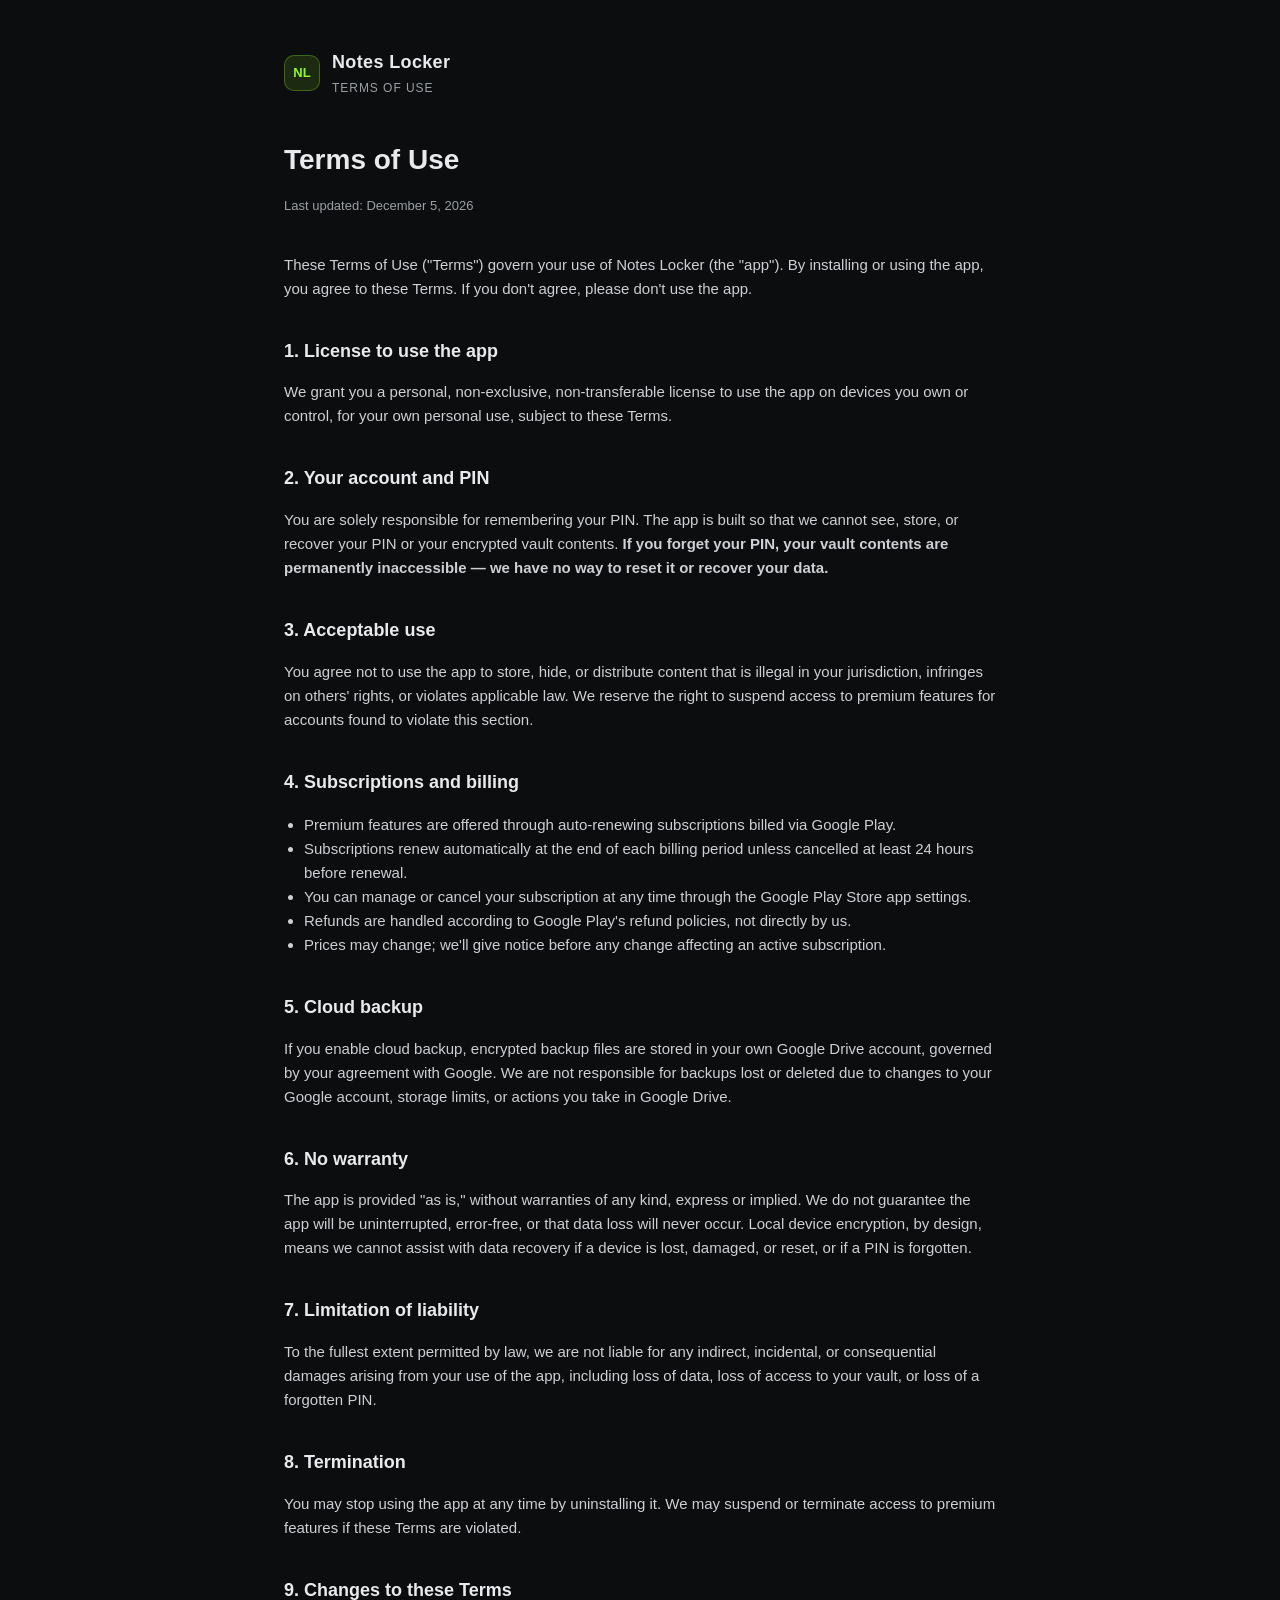
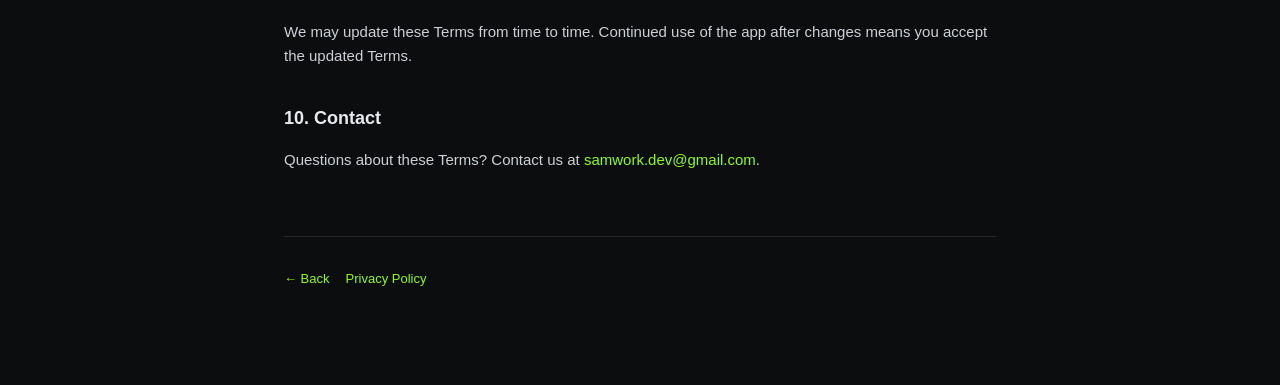
==== terms-of-use.html @ 62dc6cba "Add Notes Locker privacy policy and terms of use site Static site for Play Store submission: privacy" ====
<!doctype html>
<html lang="en">
<head>
  <meta charset="utf-8" />
  <meta name="viewport" content="width=device-width, initial-scale=1" />
  <title>Terms of Use — Notes Locker</title>
  <link rel="stylesheet" href="style.css" />
</head>
<body>
  <div class="wrap">
    <header class="site">
      <div class="badge">NL</div>
      <div class="brand">Notes Locker<small>Terms of Use</small></div>
    </header>

    <h1>Terms of Use</h1>
    <p class="updated">Last updated: <span id="updated-date"></span></p>

    <p>These Terms of Use ("Terms") govern your use of Notes Locker (the "app"). By installing or using the app, you agree to these Terms. If you don't agree, please don't use the app.</p>

    <h2>1. License to use the app</h2>
    <p>We grant you a personal, non-exclusive, non-transferable license to use the app on devices you own or control, for your own personal use, subject to these Terms.</p>

    <h2>2. Your account and PIN</h2>
    <p>You are solely responsible for remembering your PIN. The app is built so that we cannot see, store, or recover your PIN or your encrypted vault contents. <strong>If you forget your PIN, your vault contents are permanently inaccessible — we have no way to reset it or recover your data.</strong></p>

    <h2>3. Acceptable use</h2>
    <p>You agree not to use the app to store, hide, or distribute content that is illegal in your jurisdiction, infringes on others' rights, or violates applicable law. We reserve the right to suspend access to premium features for accounts found to violate this section.</p>

    <h2>4. Subscriptions and billing</h2>
    <ul>
      <li>Premium features are offered through auto-renewing subscriptions billed via Google Play.</li>
      <li>Subscriptions renew automatically at the end of each billing period unless cancelled at least 24 hours before renewal.</li>
      <li>You can manage or cancel your subscription at any time through the Google Play Store app settings.</li>
      <li>Refunds are handled according to Google Play's refund policies, not directly by us.</li>
      <li>Prices may change; we'll give notice before any change affecting an active subscription.</li>
    </ul>

    <h2>5. Cloud backup</h2>
    <p>If you enable cloud backup, encrypted backup files are stored in your own Google Drive account, governed by your agreement with Google. We are not responsible for backups lost or deleted due to changes to your Google account, storage limits, or actions you take in Google Drive.</p>

    <h2>6. No warranty</h2>
    <p>The app is provided "as is," without warranties of any kind, express or implied. We do not guarantee the app will be uninterrupted, error-free, or that data loss will never occur. Local device encryption, by design, means we cannot assist with data recovery if a device is lost, damaged, or reset, or if a PIN is forgotten.</p>

    <h2>7. Limitation of liability</h2>
    <p>To the fullest extent permitted by law, we are not liable for any indirect, incidental, or consequential damages arising from your use of the app, including loss of data, loss of access to your vault, or loss of a forgotten PIN.</p>

    <h2>8. Termination</h2>
    <p>You may stop using the app at any time by uninstalling it. We may suspend or terminate access to premium features if these Terms are violated.</p>

    <h2>9. Changes to these Terms</h2>
    <p>We may update these Terms from time to time. Continued use of the app after changes means you accept the updated Terms.</p>

    <h2>10. Contact</h2>
    <p>Questions about these Terms? Contact us at <a href="mailto:samwork.dev@gmail.com">samwork.dev@gmail.com</a>.</p>

    <footer>
      <div class="nav-links">
        <a href="/">← Back</a>
        <a href="/privacy-policy">Privacy Policy</a>
      </div>
    </footer>
  </div>
  <script>
    document.getElementById("updated-date").textContent = new Date().toLocaleDateString("en-US", { year: "numeric", month: "long", day: "numeric" });
  </script>
</body>
</html>
---- style.css ----
:root {
  --bg: #0b0d0f;
  --panel: #14171a;
  --text: #e8eaed;
  --muted: #9aa0a6;
  --accent: #92fa1b;
  --border: #23262a;
}

* { box-sizing: border-box; }

body {
  margin: 0;
  background: var(--bg);
  color: var(--text);
  font-family: -apple-system, BlinkMacSystemFont, "Segoe UI", Roboto, Helvetica, Arial, sans-serif;
  line-height: 1.6;
}

.wrap {
  max-width: 760px;
  margin: 0 auto;
  padding: 48px 24px 96px;
}

header.site {
  display: flex;
  align-items: center;
  gap: 12px;
  margin-bottom: 40px;
}

.badge {
  width: 36px;
  height: 36px;
  border-radius: 10px;
  background: rgba(146, 250, 27, 0.12);
  border: 1px solid rgba(146, 250, 27, 0.3);
  display: flex;
  align-items: center;
  justify-content: center;
  color: var(--accent);
  font-weight: 700;
  font-size: 13px;
}

header.site .brand {
  font-weight: 700;
  font-size: 18px;
  letter-spacing: 0.02em;
}

header.site .brand small {
  display: block;
  color: var(--muted);
  font-weight: 400;
  font-size: 12px;
  letter-spacing: 0.08em;
  text-transform: uppercase;
  margin-top: 2px;
}

h1 {
  font-size: 28px;
  margin: 0 0 8px;
}

.updated {
  color: var(--muted);
  font-size: 13px;
  margin-bottom: 36px;
}

h2 {
  font-size: 18px;
  margin: 36px 0 12px;
  color: var(--text);
}

p, li {
  color: #cdd0d4;
  font-size: 15px;
}

ul {
  padding-left: 20px;
}

a {
  color: var(--accent);
  text-decoration: none;
}

a:hover { text-decoration: underline; }

.card {
  background: var(--panel);
  border: 1px solid var(--border);
  border-radius: 14px;
  padding: 20px 24px;
  margin: 20px 0;
}

.nav-links {
  display: flex;
  gap: 16px;
  margin-top: 8px;
}

footer {
  margin-top: 64px;
  padding-top: 24px;
  border-top: 1px solid var(--border);
  color: var(--muted);
  font-size: 13px;
}
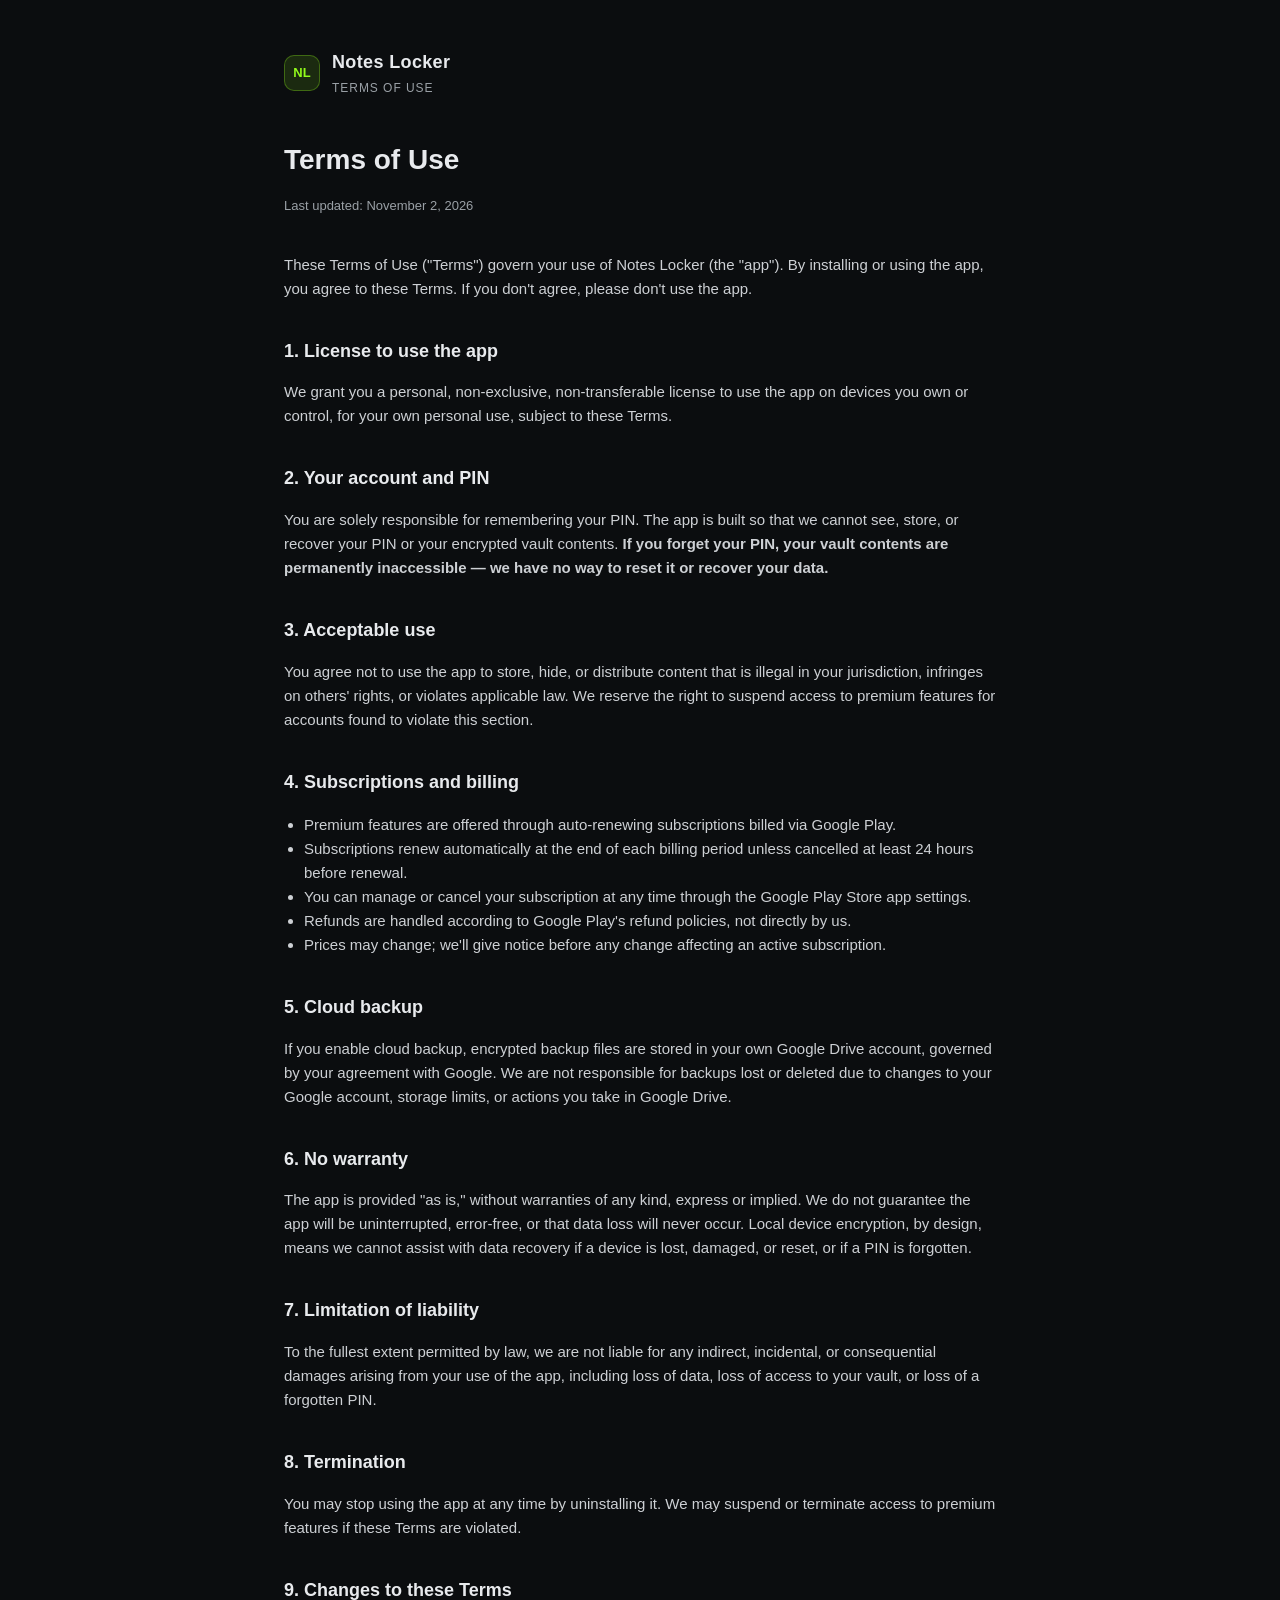
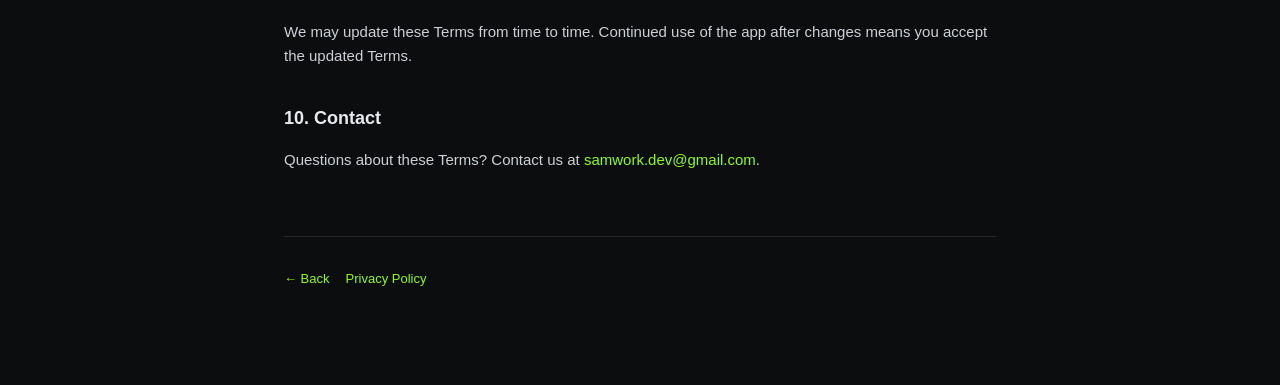
==== commit 82a2a1ec: "Use a static last-updated date instead of today's date A JS-computed "last updated" date showed toda" ====
--- a/terms-of-use.html
+++ b/terms-of-use.html
@@ -14,7 +14,7 @@
     </header>
 
     <h1>Terms of Use</h1>
-    <p class="updated">Last updated: <span id="updated-date"></span></p>
+    <p class="updated">Last updated: November 2, 2026</p>
 
     <p>These Terms of Use ("Terms") govern your use of Notes Locker (the "app"). By installing or using the app, you agree to these Terms. If you don't agree, please don't use the app.</p>
 
@@ -61,8 +61,5 @@
       </div>
     </footer>
   </div>
-  <script>
-    document.getElementById("updated-date").textContent = new Date().toLocaleDateString("en-US", { year: "numeric", month: "long", day: "numeric" });
-  </script>
 </body>
 </html>
